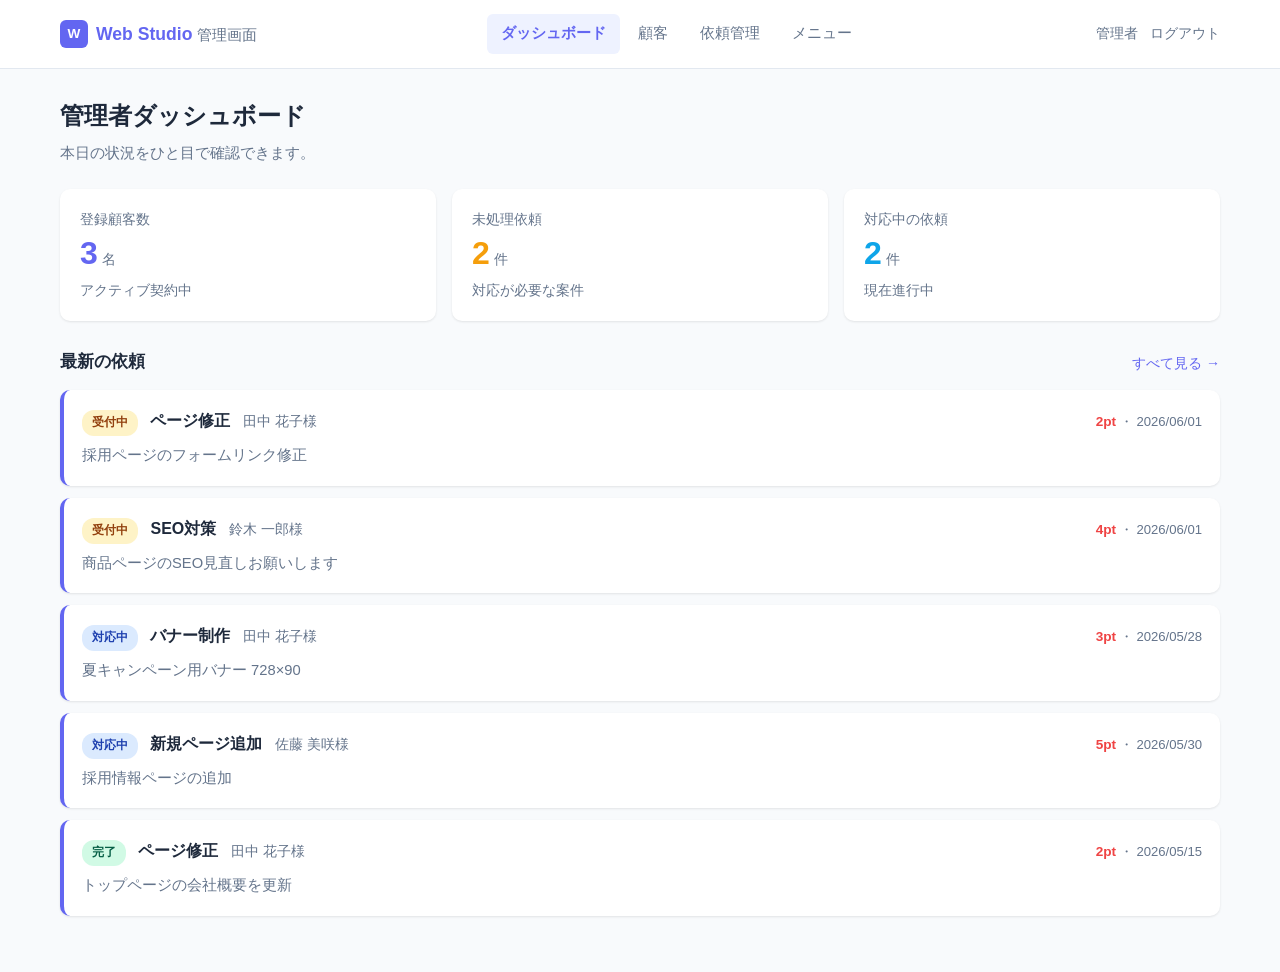
==== admin/index.html @ 62df3868 "feat: 顧客管理デモ初版（HTML/CSS/JSで全画面構築）" ====
<!DOCTYPE html>
<html lang="ja">
<head>
  <meta charset="UTF-8">
  <meta name="viewport" content="width=device-width, initial-scale=1.0">
  <title>管理者ダッシュボード - Web Studio</title>
  <link rel="stylesheet" href="../css/style.css">
</head>
<body>

  <header class="app-header">
    <div class="app-header-inner">
      <div class="logo">
        <span class="logo-mark">W</span>
        <span>Web Studio <small style="color:var(--text-light);font-weight:normal;">管理画面</small></span>
      </div>
      <nav class="nav">
        <a href="index.html" class="active">ダッシュボード</a>
        <a href="customers.html">顧客</a>
        <a href="requests.html">依頼管理</a>
        <a href="menu.html">メニュー</a>
      </nav>
      <div class="user-info">
        <span>管理者</span>
        <a href="../login.html" class="logout-link">ログアウト</a>
      </div>
    </div>
  </header>

  <main class="main">
    <h1 class="page-title">管理者ダッシュボード</h1>
    <p class="page-subtitle">本日の状況をひと目で確認できます。</p>

    <!-- 統計 -->
    <div class="grid-3 section">
      <div class="stat-card">
        <div class="stat-label">登録顧客数</div>
        <div><span class="stat-value" id="cust-count">—</span><span class="stat-unit">名</span></div>
        <div class="stat-sub">アクティブ契約中</div>
      </div>
      <div class="stat-card">
        <div class="stat-label">未処理依頼</div>
        <div><span class="stat-value" id="pending-count" style="color:var(--warning);">—</span><span class="stat-unit">件</span></div>
        <div class="stat-sub">対応が必要な案件</div>
      </div>
      <div class="stat-card">
        <div class="stat-label">対応中の依頼</div>
        <div><span class="stat-value" id="progress-count" style="color:var(--info);">—</span><span class="stat-unit">件</span></div>
        <div class="stat-sub">現在進行中</div>
      </div>
    </div>

    <!-- 最新の依頼 -->
    <section class="section">
      <div class="section-head">
        <div class="section-title">最新の依頼</div>
        <a href="requests.html" style="font-size:0.88rem; color:var(--primary);">すべて見る →</a>
      </div>
      <div id="recent-requests"></div>
    </section>
  </main>

  <script src="../js/mock.js"></script>
  <script>
    document.getElementById('cust-count').textContent = MockData.allCustomers.length;
    document.getElementById('pending-count').textContent =
      MockData.allRequests.filter(r => r.status === 'pending').length;
    document.getElementById('progress-count').textContent =
      MockData.allRequests.filter(r => r.status === 'in_progress').length;

    const recent = MockData.allRequests.slice(0, 5);
    document.getElementById('recent-requests').innerHTML = recent.map(r => `
      <div class="request-card">
        <div class="request-card-head">
          <div>
            ${fmt.statusBadge(r.status)}
            <span class="request-card-title" style="margin-left:8px;">${r.menuTitle}</span>
            <span style="color:var(--text-light); font-size:0.88rem; margin-left:8px;">${r.customer}様</span>
          </div>
          <div class="request-card-meta">
            <span class="request-card-cost">${r.cost}pt</span> ・ ${fmt.date(r.createdAt)}
          </div>
        </div>
        <div class="request-card-comment">${r.comment}</div>
      </div>
    `).join('');
  </script>
</body>
</html>
---- css/style.css ----
/* ===== リセット・基本 ===== */
*, *::before, *::after { box-sizing: border-box; margin: 0; padding: 0; }

:root {
  --primary: #6366f1;
  --primary-dark: #4f46e5;
  --primary-light: #eef2ff;
  --bg: #f8fafc;
  --card-bg: #ffffff;
  --text: #1e293b;
  --text-light: #64748b;
  --border: #e2e8f0;
  --success: #22c55e;
  --warning: #f59e0b;
  --danger: #ef4444;
  --info: #0ea5e9;
  --radius: 10px;
  --shadow: 0 1px 3px rgba(0,0,0,0.06), 0 1px 2px rgba(0,0,0,0.04);
  --shadow-lg: 0 10px 25px rgba(0,0,0,0.08);
}

body {
  font-family: 'Hiragino Sans', 'Meiryo', sans-serif;
  background: var(--bg);
  color: var(--text);
  min-height: 100vh;
  line-height: 1.6;
}

a { color: inherit; text-decoration: none; }

/* ===== ヘッダー ===== */
.app-header {
  background: #fff;
  border-bottom: 1px solid var(--border);
  position: sticky;
  top: 0;
  z-index: 100;
}

.app-header-inner {
  max-width: 1200px;
  margin: 0 auto;
  padding: 14px 20px;
  display: flex;
  align-items: center;
  gap: 24px;
}

.logo {
  font-size: 1.1rem;
  font-weight: bold;
  color: var(--primary);
  display: flex;
  align-items: center;
  gap: 8px;
}

.logo-mark {
  width: 28px;
  height: 28px;
  background: var(--primary);
  color: #fff;
  border-radius: 6px;
  display: grid;
  place-items: center;
  font-size: 0.85rem;
}

.nav {
  display: flex;
  gap: 4px;
  margin-left: auto;
  margin-right: auto;
}

.nav a {
  padding: 8px 14px;
  border-radius: 6px;
  color: var(--text-light);
  font-size: 0.92rem;
  transition: all 0.15s;
}

.nav a:hover { background: var(--bg); color: var(--text); }
.nav a.active { background: var(--primary-light); color: var(--primary); font-weight: bold; }

.user-info {
  display: flex;
  align-items: center;
  gap: 12px;
  font-size: 0.9rem;
  color: var(--text-light);
}

.logout-link {
  color: var(--text-light);
  font-size: 0.85rem;
}
.logout-link:hover { color: var(--danger); }

/* ===== メインコンテンツ ===== */
.main {
  max-width: 1200px;
  margin: 0 auto;
  padding: 28px 20px;
}

.page-title {
  font-size: 1.5rem;
  margin-bottom: 6px;
}

.page-subtitle {
  color: var(--text-light);
  font-size: 0.95rem;
  margin-bottom: 24px;
}

/* ===== カード ===== */
.card {
  background: var(--card-bg);
  border-radius: var(--radius);
  padding: 20px;
  box-shadow: var(--shadow);
}

.card-title {
  font-size: 1.05rem;
  font-weight: bold;
  margin-bottom: 12px;
  display: flex;
  align-items: center;
  justify-content: space-between;
}

/* ===== グリッド ===== */
.grid-3 {
  display: grid;
  grid-template-columns: repeat(3, 1fr);
  gap: 16px;
}

.grid-2 {
  display: grid;
  grid-template-columns: 1fr 1fr;
  gap: 16px;
}

@media (max-width: 768px) {
  .grid-3, .grid-2 { grid-template-columns: 1fr; }
}

/* ===== 統計カード ===== */
.stat-card {
  background: var(--card-bg);
  border-radius: var(--radius);
  padding: 20px;
  box-shadow: var(--shadow);
}

.stat-label {
  font-size: 0.85rem;
  color: var(--text-light);
  margin-bottom: 6px;
}

.stat-value {
  font-size: 2rem;
  font-weight: bold;
  color: var(--primary);
  line-height: 1;
}

.stat-unit {
  font-size: 0.9rem;
  color: var(--text-light);
  margin-left: 4px;
}

.stat-sub {
  font-size: 0.85rem;
  color: var(--text-light);
  margin-top: 8px;
}

/* ===== ポイント残高カード ===== */
.balance-card {
  background: linear-gradient(135deg, var(--primary) 0%, var(--primary-dark) 100%);
  color: #fff;
  border-radius: var(--radius);
  padding: 28px;
  margin-bottom: 24px;
  box-shadow: var(--shadow-lg);
}

.balance-label {
  font-size: 0.9rem;
  opacity: 0.85;
  margin-bottom: 8px;
}

.balance-value {
  font-size: 3rem;
  font-weight: bold;
  line-height: 1;
}

.balance-value .unit {
  font-size: 1.2rem;
  font-weight: normal;
  margin-left: 8px;
  opacity: 0.85;
}

.balance-sub {
  margin-top: 14px;
  font-size: 0.88rem;
  opacity: 0.85;
  display: flex;
  gap: 16px;
  flex-wrap: wrap;
}

/* ===== ボタン ===== */
.btn {
  display: inline-block;
  padding: 10px 18px;
  border-radius: 8px;
  border: none;
  font-size: 0.95rem;
  font-weight: bold;
  cursor: pointer;
  transition: all 0.15s;
  text-align: center;
}

.btn-primary { background: var(--primary); color: #fff; }
.btn-primary:hover { background: var(--primary-dark); }

.btn-secondary {
  background: #fff;
  color: var(--text);
  border: 1px solid var(--border);
}
.btn-secondary:hover { background: var(--bg); }

.btn-danger { background: var(--danger); color: #fff; }
.btn-danger:hover { opacity: 0.9; }

.btn-success { background: var(--success); color: #fff; }
.btn-success:hover { opacity: 0.9; }

.btn-sm { padding: 6px 12px; font-size: 0.85rem; }
.btn-block { width: 100%; display: block; }

/* ===== バッジ ===== */
.badge {
  display: inline-block;
  padding: 3px 10px;
  border-radius: 12px;
  font-size: 0.78rem;
  font-weight: bold;
}

.badge-pending     { background: #fef3c7; color: #92400e; }
.badge-in_progress { background: #dbeafe; color: #1e40af; }
.badge-completed   { background: #d1fae5; color: #065f46; }
.badge-cancelled   { background: #fee2e2; color: #991b1b; }
.badge-plan        { background: var(--primary-light); color: var(--primary); }

/* ===== フィルター ===== */
.filter-pills {
  display: flex;
  gap: 8px;
  margin-bottom: 20px;
  flex-wrap: wrap;
}

.filter-pill {
  padding: 7px 14px;
  border-radius: 20px;
  border: 1px solid var(--border);
  background: #fff;
  font-size: 0.88rem;
  cursor: pointer;
  transition: all 0.15s;
}

.filter-pill:hover { background: var(--bg); }
.filter-pill.active {
  background: var(--primary);
  color: #fff;
  border-color: var(--primary);
}

/* ===== 依頼カード ===== */
.request-card {
  background: #fff;
  border-radius: var(--radius);
  padding: 18px;
  margin-bottom: 12px;
  box-shadow: var(--shadow);
  border-left: 4px solid var(--primary);
}

.request-card-head {
  display: flex;
  justify-content: space-between;
  align-items: center;
  margin-bottom: 8px;
  flex-wrap: wrap;
  gap: 8px;
}

.request-card-title {
  font-weight: bold;
  font-size: 1rem;
}

.request-card-meta {
  font-size: 0.82rem;
  color: var(--text-light);
}

.request-card-comment {
  font-size: 0.92rem;
  color: var(--text-light);
  margin-top: 6px;
  white-space: pre-wrap;
  word-break: break-word;
}

.request-card-actions {
  display: flex;
  gap: 6px;
  margin-top: 12px;
  flex-wrap: wrap;
}

.request-card-cost {
  font-size: 0.85rem;
  color: var(--danger);
  font-weight: bold;
}

/* ===== メニューカード ===== */
.menu-grid {
  display: grid;
  grid-template-columns: repeat(auto-fill, minmax(260px, 1fr));
  gap: 16px;
}

.menu-card {
  background: #fff;
  border-radius: var(--radius);
  padding: 22px;
  box-shadow: var(--shadow);
  display: flex;
  flex-direction: column;
  transition: transform 0.15s, box-shadow 0.15s;
}

.menu-card:hover {
  transform: translateY(-2px);
  box-shadow: var(--shadow-lg);
}

.menu-card-head {
  display: flex;
  justify-content: space-between;
  align-items: baseline;
  margin-bottom: 12px;
}

.menu-card-title { font-size: 1.1rem; font-weight: bold; }

.menu-card-cost {
  background: var(--primary-light);
  color: var(--primary);
  padding: 4px 12px;
  border-radius: 14px;
  font-size: 0.88rem;
  font-weight: bold;
  white-space: nowrap;
}

.menu-card-desc {
  font-size: 0.9rem;
  color: var(--text-light);
  margin-bottom: 18px;
  flex: 1;
}

/* ===== テーブル ===== */
.table-wrap {
  background: #fff;
  border-radius: var(--radius);
  box-shadow: var(--shadow);
  overflow: hidden;
}

.data-table {
  width: 100%;
  border-collapse: collapse;
}

.data-table th, .data-table td {
  padding: 12px 16px;
  text-align: left;
  border-bottom: 1px solid var(--border);
  font-size: 0.92rem;
}

.data-table th {
  background: var(--bg);
  font-weight: bold;
  font-size: 0.85rem;
  color: var(--text-light);
}

.data-table tr:last-child td { border-bottom: none; }
.data-table tbody tr:hover { background: var(--bg); }

/* ===== モーダル ===== */
.modal-backdrop {
  position: fixed;
  inset: 0;
  background: rgba(15, 23, 42, 0.5);
  display: none;
  align-items: center;
  justify-content: center;
  z-index: 1000;
  padding: 20px;
}

.modal-backdrop.active { display: flex; }

.modal {
  background: #fff;
  border-radius: var(--radius);
  padding: 28px;
  width: 100%;
  max-width: 480px;
  box-shadow: var(--shadow-lg);
}

.modal-title {
  font-size: 1.15rem;
  font-weight: bold;
  margin-bottom: 16px;
}

.modal-actions {
  display: flex;
  gap: 8px;
  justify-content: flex-end;
  margin-top: 20px;
}

/* ===== フォーム ===== */
.form-group { margin-bottom: 16px; }

.form-label {
  display: block;
  font-size: 0.88rem;
  font-weight: bold;
  margin-bottom: 6px;
}

.form-input, .form-textarea, .form-select {
  width: 100%;
  padding: 10px 12px;
  border: 1px solid var(--border);
  border-radius: 8px;
  font-size: 0.95rem;
  font-family: inherit;
  background: #fff;
}

.form-input:focus, .form-textarea:focus, .form-select:focus {
  outline: 2px solid var(--primary);
  outline-offset: 1px;
  border-color: var(--primary);
}

.form-textarea { min-height: 100px; resize: vertical; }
.form-help { font-size: 0.82rem; color: var(--text-light); margin-top: 4px; }

/* ===== ログイン画面 ===== */
.login-page {
  min-height: 100vh;
  display: grid;
  place-items: center;
  background: linear-gradient(135deg, #eef2ff 0%, #e0e7ff 100%);
  padding: 20px;
}

.login-card {
  background: #fff;
  border-radius: 16px;
  padding: 36px;
  width: 100%;
  max-width: 400px;
  box-shadow: var(--shadow-lg);
}

.login-logo {
  text-align: center;
  margin-bottom: 24px;
}

.login-logo .logo {
  justify-content: center;
  font-size: 1.4rem;
  margin-bottom: 4px;
}

.login-logo small {
  color: var(--text-light);
  font-size: 0.82rem;
}

.login-divider {
  text-align: center;
  margin: 18px 0;
  color: var(--text-light);
  font-size: 0.85rem;
  position: relative;
}

.login-divider::before, .login-divider::after {
  content: '';
  position: absolute;
  top: 50%;
  width: calc(50% - 30px);
  height: 1px;
  background: var(--border);
}
.login-divider::before { left: 0; }
.login-divider::after { right: 0; }

.demo-note {
  margin-top: 24px;
  padding: 12px;
  background: #fffbeb;
  border: 1px solid #fde68a;
  border-radius: 8px;
  font-size: 0.82rem;
  color: #92400e;
}

/* ===== 空状態・補助 ===== */
.empty-msg {
  text-align: center;
  color: var(--text-light);
  padding: 40px 20px;
}

.section { margin-bottom: 28px; }

.section-head {
  display: flex;
  justify-content: space-between;
  align-items: center;
  margin-bottom: 14px;
}

.section-title {
  font-size: 1.05rem;
  font-weight: bold;
}

/* ===== トースト ===== */
.toast {
  position: fixed;
  top: 80px;
  left: 50%;
  transform: translateX(-50%);
  background: var(--success);
  color: #fff;
  padding: 12px 22px;
  border-radius: 24px;
  font-size: 0.92rem;
  font-weight: bold;
  box-shadow: var(--shadow-lg);
  z-index: 2000;
  opacity: 0;
  transition: opacity 0.2s;
  pointer-events: none;
}
.toast.show { opacity: 1; }

/* ===== レスポンシブ ===== */
@media (max-width: 768px) {
  .app-header-inner { flex-wrap: wrap; gap: 12px; }
  .nav { order: 3; width: 100%; overflow-x: auto; }
  .balance-value { font-size: 2.2rem; }
  .data-table th, .data-table td { padding: 10px 12px; font-size: 0.85rem; }
}
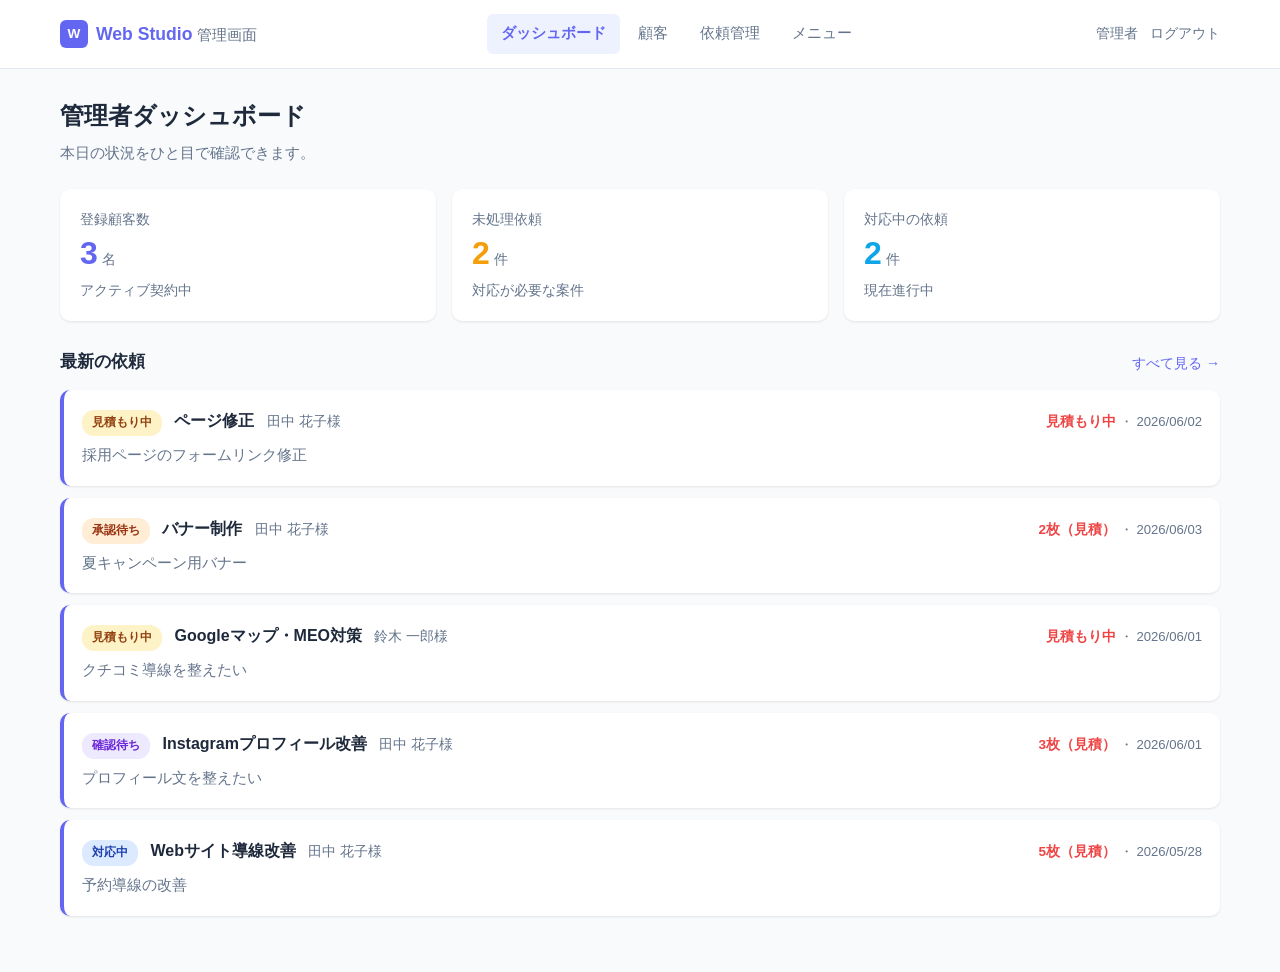
==== commit 67891a69: "feat: 奥様の第1回FBを反映（広報伴走・チケット制に刷新） - ポイント→チケット表記に統一（mock.js一元化＋全HTML横断） - ダッシュボード: チケット5項目/今月の依頼・月別/確認" ====
--- a/admin/index.html
+++ b/admin/index.html
@@ -78,7 +78,7 @@
             <span style="color:var(--text-light); font-size:0.88rem; margin-left:8px;">${r.customer}様</span>
           </div>
           <div class="request-card-meta">
-            <span class="request-card-cost">${r.cost}pt</span> ・ ${fmt.date(r.createdAt)}
+            <span class="request-card-cost">${r.estTickets != null ? r.estTickets + '枚（見積）' : '見積もり中'}</span> ・ ${fmt.date(r.createdAt)}
           </div>
         </div>
         <div class="request-card-comment">${r.comment}</div>
--- a/css/style.css
+++ b/css/style.css
@@ -264,7 +264,10 @@
 }
 
 .badge-pending     { background: #fef3c7; color: #92400e; }
+.badge-quote_ready { background: #ffedd5; color: #9a3412; }
 .badge-in_progress { background: #dbeafe; color: #1e40af; }
+.badge-review      { background: #ede9fe; color: #6d28d9; }
+.badge-revising    { background: #fef3c7; color: #92400e; }
 .badge-completed   { background: #d1fae5; color: #065f46; }
 .badge-cancelled   { background: #fee2e2; color: #991b1b; }
 .badge-plan        { background: var(--primary-light); color: var(--primary); }
@@ -591,10 +594,209 @@
 }
 .toast.show { opacity: 1; }
 
+/* ===== チケット内訳（ダッシュボード） ===== */
+.ticket-breakdown {
+  display: grid;
+  grid-template-columns: repeat(4, 1fr);
+  gap: 12px;
+  margin-bottom: 24px;
+}
+
+.ticket-stat {
+  background: #fff;
+  border-radius: var(--radius);
+  padding: 16px;
+  box-shadow: var(--shadow);
+  border-top: 3px solid var(--border);
+}
+.ticket-stat.is-grant   { border-top-color: var(--success); }
+.ticket-stat.is-used    { border-top-color: var(--info); }
+.ticket-stat.is-remain  { border-top-color: var(--primary); }
+.ticket-stat.is-carry   { border-top-color: var(--text-light); }
+.ticket-stat.is-expire  { border-top-color: var(--danger); }
+
+.ticket-stat-label {
+  font-size: 0.8rem;
+  color: var(--text-light);
+  margin-bottom: 6px;
+}
+.ticket-stat-value {
+  font-size: 1.7rem;
+  font-weight: bold;
+  line-height: 1;
+}
+.ticket-stat-value .unit { font-size: 0.85rem; font-weight: normal; color: var(--text-light); margin-left: 3px; }
+.ticket-stat-note { font-size: 0.75rem; color: var(--danger); margin-top: 6px; }
+
+@media (max-width: 768px) {
+  .ticket-breakdown { grid-template-columns: repeat(2, 1fr); }
+}
+
+/* ===== 共有情報パネル（固定リンク・メモ） ===== */
+.info-panel {
+  background: #fff;
+  border-radius: var(--radius);
+  padding: 18px 20px;
+  box-shadow: var(--shadow);
+}
+.info-row {
+  display: flex;
+  align-items: center;
+  gap: 10px;
+  padding: 10px 0;
+  border-bottom: 1px dashed var(--border);
+  font-size: 0.92rem;
+}
+.info-row:last-child { border-bottom: none; }
+.info-row .info-ico {
+  width: 30px; height: 30px; flex-shrink: 0;
+  background: var(--primary-light); color: var(--primary);
+  border-radius: 8px; display: grid; place-items: center; font-size: 0.95rem;
+}
+.info-row .info-label { color: var(--text-light); width: 120px; flex-shrink: 0; }
+.info-row .info-value { font-weight: 500; word-break: break-all; }
+.info-row .info-value a { color: var(--primary); }
+
+/* ===== 確認待ち（クライアントアクション必要）強調 ===== */
+.request-card.needs-action {
+  background: #faf5ff;
+  border-left-color: #7c3aed;
+}
+.action-flag {
+  display: inline-flex; align-items: center; gap: 4px;
+  background: #7c3aed; color: #fff;
+  font-size: 0.72rem; font-weight: bold;
+  padding: 2px 8px; border-radius: 10px;
+}
+
+/* ===== ご提案施策 ===== */
+.proposed-section {
+  background: linear-gradient(135deg, #faf5ff 0%, #eef2ff 100%);
+  border: 1px solid #ddd6fe;
+  border-radius: var(--radius);
+  padding: 20px;
+  margin-bottom: 28px;
+}
+.proposed-head {
+  display: flex; align-items: center; gap: 8px;
+  font-size: 1.05rem; font-weight: bold; margin-bottom: 4px;
+}
+.proposed-head .star { color: #f59e0b; }
+.proposed-sub { font-size: 0.85rem; color: var(--text-light); margin-bottom: 16px; }
+.menu-card-badge {
+  display: inline-block;
+  background: #f59e0b; color: #fff;
+  font-size: 0.7rem; font-weight: bold;
+  padding: 2px 8px; border-radius: 10px;
+  margin-bottom: 8px;
+}
+.menu-card-cat {
+  display: inline-block;
+  background: var(--bg); color: var(--text-light);
+  font-size: 0.72rem; padding: 2px 8px; border-radius: 10px;
+  margin-left: 8px;
+}
+.cost-hint { font-size: 0.75rem; color: var(--text-light); font-weight: normal; }
+
+/* ===== タイムライン（タスク詳細） ===== */
+.timeline { position: relative; padding-left: 24px; }
+.timeline::before {
+  content: ''; position: absolute; left: 7px; top: 4px; bottom: 4px;
+  width: 2px; background: var(--border);
+}
+.timeline-item { position: relative; padding-bottom: 20px; }
+.timeline-item:last-child { padding-bottom: 0; }
+.timeline-item::before {
+  content: ''; position: absolute; left: -24px; top: 3px;
+  width: 16px; height: 16px; border-radius: 50%;
+  background: #fff; border: 3px solid var(--primary);
+}
+.timeline-item.t-approved::before  { border-color: var(--success); }
+.timeline-item.t-draft::before     { border-color: var(--info); }
+.timeline-item.t-revise::before    { border-color: var(--warning); }
+.timeline-item.t-completed::before { border-color: var(--success); background: var(--success); }
+.timeline-time { font-size: 0.78rem; color: var(--text-light); }
+.timeline-text { font-size: 0.94rem; font-weight: 500; margin-top: 2px; }
+.timeline-extra {
+  font-size: 0.85rem; color: var(--text-light);
+  margin-top: 6px; padding: 8px 12px; background: var(--bg); border-radius: 8px;
+}
+.timeline-file {
+  display: inline-flex; align-items: center; gap: 6px;
+  margin-top: 6px; font-size: 0.85rem; color: var(--primary); font-weight: 500;
+}
+
+/* ===== 承認アクションバー ===== */
+.approve-bar {
+  background: #faf5ff; border: 1px solid #ddd6fe;
+  border-radius: var(--radius); padding: 18px 20px; margin-bottom: 24px;
+}
+.approve-bar-title { font-weight: bold; margin-bottom: 4px; }
+.approve-bar-sub { font-size: 0.88rem; color: var(--text-light); margin-bottom: 14px; }
+.approve-actions { display: flex; gap: 8px; flex-wrap: wrap; }
+
+/* ===== 月次方針 ===== */
+.policy-block { margin-bottom: 22px; }
+.policy-block .policy-label {
+  display: inline-block; font-size: 0.82rem; font-weight: bold;
+  color: var(--primary); background: var(--primary-light);
+  padding: 3px 12px; border-radius: 12px; margin-bottom: 8px;
+}
+.policy-block .policy-body { font-size: 0.96rem; line-height: 1.8; }
+.policy-list { list-style: none; padding: 0; }
+.policy-list li {
+  padding: 8px 14px; background: var(--bg); border-radius: 8px;
+  margin-bottom: 6px; font-size: 0.94rem;
+  border-left: 3px solid var(--primary);
+}
+
+/* ===== 月次レポート ===== */
+.report-month-tabs { display: flex; gap: 8px; margin-bottom: 20px; flex-wrap: wrap; }
+.metric-grid {
+  display: grid; grid-template-columns: repeat(4, 1fr); gap: 12px; margin: 16px 0 24px;
+}
+.metric-card {
+  background: #fff; border-radius: var(--radius); padding: 16px;
+  box-shadow: var(--shadow);
+}
+.metric-label { font-size: 0.78rem; color: var(--text-light); margin-bottom: 6px; }
+.metric-value { font-size: 1.4rem; font-weight: bold; }
+.metric-delta { font-size: 0.8rem; font-weight: bold; margin-top: 4px; }
+.metric-delta.up   { color: var(--success); }
+.metric-delta.down { color: var(--danger); }
+@media (max-width: 768px) {
+  .metric-grid { grid-template-columns: repeat(2, 1fr); }
+}
+
+.report-summary-list { list-style: none; padding: 0; }
+.report-summary-list li {
+  padding: 10px 0; border-bottom: 1px dashed var(--border);
+  font-size: 0.92rem; display: flex; gap: 10px;
+}
+.report-summary-list li:last-child { border-bottom: none; }
+.report-summary-list .rs-label {
+  color: var(--text-light); width: 130px; flex-shrink: 0; font-size: 0.85rem;
+}
+
+/* ===== ファイル添付（フォーム） ===== */
+.file-drop {
+  border: 2px dashed var(--border); border-radius: 8px;
+  padding: 18px; text-align: center; color: var(--text-light);
+  font-size: 0.88rem; cursor: pointer; transition: all 0.15s;
+}
+.file-drop:hover { border-color: var(--primary); background: var(--primary-light); }
+.file-chip {
+  display: inline-flex; align-items: center; gap: 6px;
+  background: var(--bg); border: 1px solid var(--border);
+  border-radius: 16px; padding: 4px 12px; font-size: 0.82rem; margin: 6px 6px 0 0;
+}
+
 /* ===== レスポンシブ ===== */
 @media (max-width: 768px) {
   .app-header-inner { flex-wrap: wrap; gap: 12px; }
   .nav { order: 3; width: 100%; overflow-x: auto; }
   .balance-value { font-size: 2.2rem; }
   .data-table th, .data-table td { padding: 10px 12px; font-size: 0.85rem; }
-}
+  .info-row { flex-wrap: wrap; }
+  .info-row .info-label { width: auto; }
+}
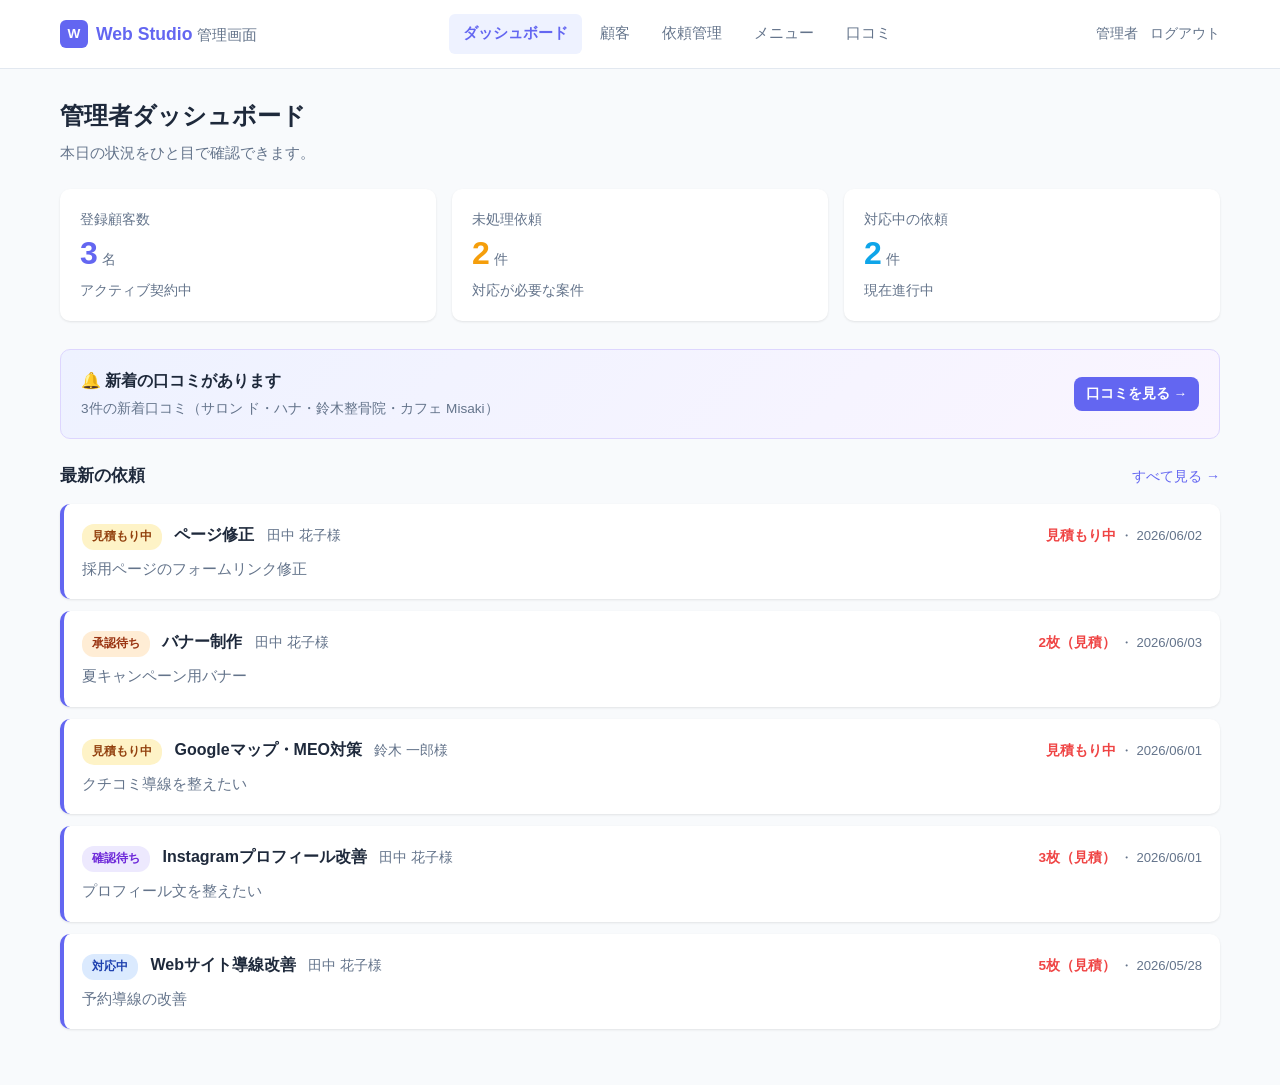
==== commit ef7bcafd: "feat: 管理者画面に口コミ管理ページを追加 - admin/reviews.html新規: 店舗別のGoogleマップ口コミ一覧・星評価表示 - 通知設定（LINE通知ON/OFFトグル・通知先・" ====
--- a/admin/index.html
+++ b/admin/index.html
@@ -19,6 +19,7 @@
         <a href="customers.html">顧客</a>
         <a href="requests.html">依頼管理</a>
         <a href="menu.html">メニュー</a>
+        <a href="reviews.html">口コミ</a>
       </nav>
       <div class="user-info">
         <span>管理者</span>
@@ -50,6 +51,15 @@
       </div>
     </div>
 
+    <!-- 新着口コミ通知バナー -->
+    <a href="reviews.html" id="review-banner" class="notify-panel section" style="text-decoration:none; cursor:pointer; display:none;">
+      <div>
+        <div class="np-title">🔔 新着の口コミがあります</div>
+        <div class="np-sub" id="review-banner-sub"></div>
+      </div>
+      <span class="btn btn-primary btn-sm">口コミを見る →</span>
+    </a>
+
     <!-- 最新の依頼 -->
     <section class="section">
       <div class="section-head">
@@ -67,6 +77,14 @@
       MockData.allRequests.filter(r => r.status === 'pending').length;
     document.getElementById('progress-count').textContent =
       MockData.allRequests.filter(r => r.status === 'in_progress').length;
+
+    // 新着口コミバナー
+    const unreadReviews = MockData.reviews.filter(r => r.unread);
+    if (unreadReviews.length > 0) {
+      document.getElementById('review-banner').style.display = 'flex';
+      document.getElementById('review-banner-sub').textContent =
+        `${unreadReviews.length}件の新着口コミ（${[...new Set(unreadReviews.map(r => r.shop))].join('・')}）`;
+    }
 
     const recent = MockData.allRequests.slice(0, 5);
     document.getElementById('recent-requests').innerHTML = recent.map(r => `
--- a/css/style.css
+++ b/css/style.css
@@ -791,6 +791,71 @@
   border-radius: 16px; padding: 4px 12px; font-size: 0.82rem; margin: 6px 6px 0 0;
 }
 
+/* ===== 口コミ通知設定パネル ===== */
+.notify-panel {
+  background: linear-gradient(135deg, #eef2ff 0%, #faf5ff 100%);
+  border: 1px solid #ddd6fe;
+  border-radius: var(--radius);
+  padding: 18px 20px;
+  margin-bottom: 24px;
+  display: flex;
+  align-items: center;
+  justify-content: space-between;
+  gap: 16px;
+  flex-wrap: wrap;
+}
+.notify-panel .np-title { font-weight: bold; display: flex; align-items: center; gap: 8px; }
+.notify-panel .np-sub { font-size: 0.85rem; color: var(--text-light); margin-top: 4px; }
+
+/* トグルスイッチ */
+.switch { position: relative; display: inline-block; width: 48px; height: 26px; flex-shrink: 0; }
+.switch input { opacity: 0; width: 0; height: 0; }
+.switch .slider {
+  position: absolute; cursor: pointer; inset: 0;
+  background: #cbd5e1; border-radius: 26px; transition: 0.2s;
+}
+.switch .slider::before {
+  content: ''; position: absolute; height: 20px; width: 20px; left: 3px; bottom: 3px;
+  background: #fff; border-radius: 50%; transition: 0.2s;
+}
+.switch input:checked + .slider { background: var(--success); }
+.switch input:checked + .slider::before { transform: translateX(22px); }
+
+/* ===== 口コミカード ===== */
+.review-card {
+  background: #fff;
+  border-radius: var(--radius);
+  padding: 18px;
+  margin-bottom: 12px;
+  box-shadow: var(--shadow);
+  border-left: 4px solid var(--border);
+}
+.review-card.is-unread { border-left-color: #7c3aed; background: #faf5ff; }
+.review-card.is-low    { border-left-color: var(--danger); }
+.review-head {
+  display: flex; justify-content: space-between; align-items: center;
+  flex-wrap: wrap; gap: 8px; margin-bottom: 8px;
+}
+.review-shop {
+  font-size: 0.78rem; font-weight: bold;
+  background: var(--primary-light); color: var(--primary);
+  padding: 2px 10px; border-radius: 10px;
+}
+.review-stars { color: #f59e0b; font-size: 1rem; letter-spacing: 1px; }
+.review-author { font-size: 0.85rem; color: var(--text-light); margin-left: 8px; }
+.review-text { font-size: 0.94rem; margin: 8px 0; }
+.review-meta { font-size: 0.8rem; color: var(--text-light); display: flex; align-items: center; gap: 10px; flex-wrap: wrap; }
+.review-actions { display: flex; gap: 6px; margin-top: 10px; flex-wrap: wrap; }
+.tag-unread {
+  font-size: 0.7rem; font-weight: bold; color: #fff; background: #7c3aed;
+  padding: 2px 8px; border-radius: 10px;
+}
+.tag-notified {
+  font-size: 0.75rem; color: #065f46;
+  display: inline-flex; align-items: center; gap: 3px;
+}
+.tag-replied { font-size: 0.75rem; color: var(--text-light); }
+
 /* ===== レスポンシブ ===== */
 @media (max-width: 768px) {
   .app-header-inner { flex-wrap: wrap; gap: 12px; }
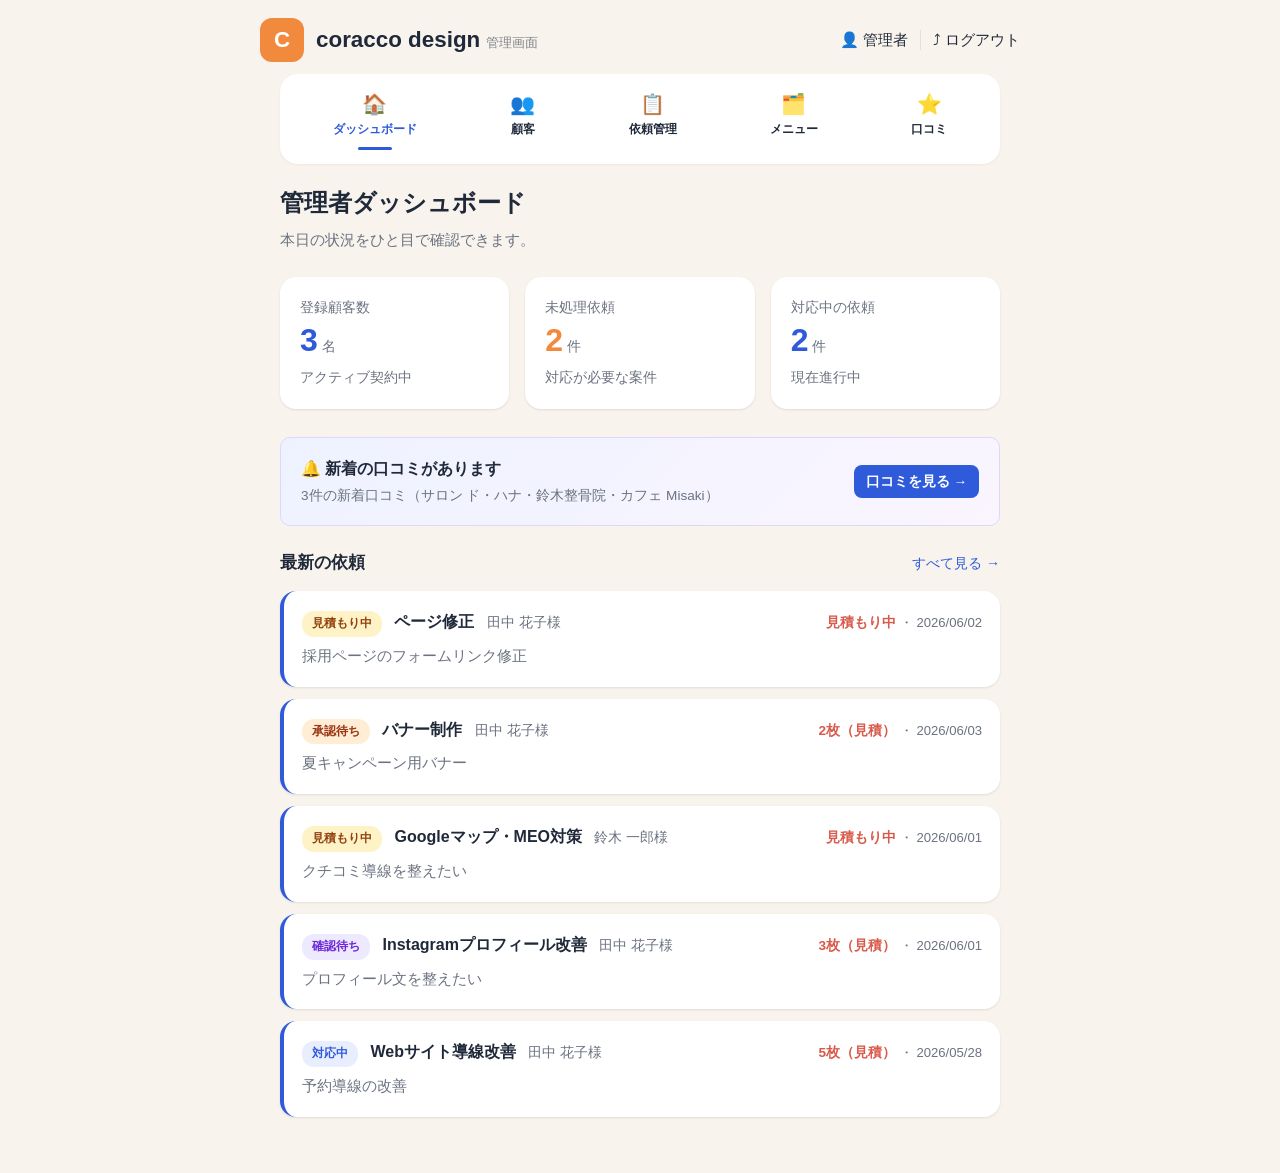
==== commit d5eaeb13: "feat: 全ページをcoraccoデザインに統一し共有情報パネルを復活 - 全10ページ（顧客6＋管理者5、ログイン）にcoraccoテーマ適用＝body class=coracco - ヘッダー・" ====
--- a/admin/index.html
+++ b/admin/index.html
@@ -3,32 +3,33 @@
 <head>
   <meta charset="UTF-8">
   <meta name="viewport" content="width=device-width, initial-scale=1.0">
-  <title>管理者ダッシュボード - Web Studio</title>
+  <title>管理者ダッシュボード - coracco design</title>
   <link rel="stylesheet" href="../css/style.css">
 </head>
-<body>
+<body class="coracco">
 
-  <header class="app-header">
-    <div class="app-header-inner">
-      <div class="logo">
-        <span class="logo-mark">W</span>
-        <span>Web Studio <small style="color:var(--text-light);font-weight:normal;">管理画面</small></span>
+  <header class="c-header">
+    <div class="c-header-inner">
+      <div class="c-logo">
+        <span class="c-logo-mark">C</span>
+        <span class="c-brand">coracco design <small>管理画面</small></span>
       </div>
-      <nav class="nav">
-        <a href="index.html" class="active">ダッシュボード</a>
-        <a href="customers.html">顧客</a>
-        <a href="requests.html">依頼管理</a>
-        <a href="menu.html">メニュー</a>
-        <a href="reviews.html">口コミ</a>
-      </nav>
-      <div class="user-info">
-        <span>管理者</span>
-        <a href="../login.html" class="logout-link">ログアウト</a>
+      <div class="c-user">
+        <span class="c-user-name">👤 管理者</span>
+        <span class="c-divider-v"></span>
+        <a href="../login.html" class="c-logout">⤴ ログアウト</a>
       </div>
     </div>
   </header>
 
   <main class="main">
+    <nav class="c-nav-card">
+      <a class="c-tab active" href="index.html"><span class="c-tab-ico">🏠</span><span>ダッシュボード</span></a>
+      <a class="c-tab" href="customers.html"><span class="c-tab-ico">👥</span><span>顧客</span></a>
+      <a class="c-tab" href="requests.html"><span class="c-tab-ico">📋</span><span>依頼管理</span></a>
+      <a class="c-tab" href="menu.html"><span class="c-tab-ico">🗂️</span><span>メニュー</span></a>
+      <a class="c-tab" href="reviews.html"><span class="c-tab-ico">⭐</span><span>口コミ</span></a>
+    </nav>
     <h1 class="page-title">管理者ダッシュボード</h1>
     <p class="page-subtitle">本日の状況をひと目で確認できます。</p>
 
--- a/css/style.css
+++ b/css/style.css
@@ -865,3 +865,154 @@
   .info-row { flex-wrap: wrap; }
   .info-row .info-label { width: auto; }
 }
+
+/* ===== coracco ダッシュボード（リデザイン・dashboard.html専用テーマ） ===== */
+.coracco {
+  --c-bg:#F8F4ED; --c-text:#20293A; --c-logo:#F28A3D;
+  --c-blue1:#243F9B; --c-blue2:#4154D8;
+  --c-gauge-used:#F28A3D; --c-gauge-rest:#FFF8F0;
+  --c-active:#2F5BDB; --c-link:#2F5BDB;
+  --c-warnbg:#FFF4EE; --c-warntx:#D85A4A;
+  --c-card:#FFFFFF; --c-line:#E7E0D6;
+  --c-prog-bg:#E9EEFF; --c-prog-tx:#2F5BDB;
+  --c-done-bg:#E8F4E6; --c-done-tx:#3B8A4D;
+  /* 既存コンポーネントを coracco パレットへ一括再マッピング */
+  --primary:#2F5BDB; --primary-dark:#243F9B; --primary-light:#E9EEFF;
+  --bg:#F8F4ED; --card-bg:#FFFFFF; --text:#20293A; --text-light:#6B7280;
+  --border:#E7E0D6; --success:#3B8A4D; --danger:#D85A4A; --info:#2F5BDB; --warning:#F28A3D;
+  background: var(--c-bg);
+  color: var(--c-text);
+}
+
+/* ヘッダー */
+.coracco .c-header { padding: 18px 18px 4px; }
+.coracco .c-header-inner {
+  max-width: 760px; margin: 0 auto;
+  display: flex; align-items: center; justify-content: space-between;
+  gap: 12px; flex-wrap: nowrap;
+}
+.coracco .c-logo { display: flex; align-items: center; gap: 12px; min-width: 0; }
+.coracco .c-logo-mark {
+  width: 44px; height: 44px; flex-shrink: 0;
+  background: var(--c-logo); color: #fff; border-radius: 12px;
+  display: grid; place-items: center; font-weight: 800; font-size: 1.4rem;
+}
+.coracco .c-brand { font-size: 1.4rem; font-weight: 800; color: var(--c-text); white-space: nowrap; }
+.coracco .c-user { display: flex; align-items: center; gap: 12px; white-space: nowrap; font-size: 0.95rem; }
+.coracco .c-user-name { display: inline-flex; align-items: center; gap: 6px; }
+.coracco .c-divider-v { width: 1px; height: 20px; background: var(--c-line); }
+.coracco .c-logout { color: var(--c-text); display: inline-flex; align-items: center; gap: 5px; }
+
+.coracco .c-main { max-width: 760px; margin: 0 auto; padding: 10px 18px 40px; }
+
+/* メニュー（タブ型カード） */
+.coracco .c-nav-card {
+  background: var(--c-card); border-radius: 18px; padding: 14px 8px;
+  display: flex; gap: 4px; overflow-x: auto; margin-bottom: 20px;
+  box-shadow: 0 1px 3px rgba(0,0,0,.05);
+}
+.coracco .c-tab {
+  flex: 1 0 auto; min-width: 64px;
+  display: flex; flex-direction: column; align-items: center; gap: 6px;
+  padding: 6px 8px 10px; color: var(--c-text);
+  font-size: 0.78rem; font-weight: 600; position: relative;
+}
+.coracco .c-tab-ico { font-size: 1.25rem; line-height: 1; }
+.coracco .c-tab.active { color: var(--c-active); }
+.coracco .c-tab.active::after {
+  content: ''; position: absolute; bottom: 0; left: 50%; transform: translateX(-50%);
+  width: 34px; height: 3px; border-radius: 3px; background: var(--c-active);
+}
+
+/* チケットカード */
+.coracco .c-ticket-card {
+  background: linear-gradient(160deg, var(--c-blue1), var(--c-blue2));
+  color: #fff; border-radius: 22px; padding: 24px 22px;
+  box-shadow: 0 12px 24px rgba(36,63,155,.22); margin-bottom: 24px;
+}
+.coracco .c-ticket-head { display: flex; align-items: center; gap: 10px; font-size: 1.15rem; font-weight: 700; }
+.coracco .c-ticket-ico {
+  width: 40px; height: 40px; border-radius: 50%;
+  background: rgba(255,255,255,.16); display: grid; place-items: center; font-size: 1.05rem;
+}
+.coracco .c-ticket-remain { text-align: center; margin: 12px 0 4px; font-size: 1.3rem; font-weight: 600; }
+.coracco .c-ticket-remain strong { font-size: 3.1rem; font-weight: 800; margin: 0 6px; vertical-align: -3px; }
+.coracco .c-ticket-avail { text-align: center; font-size: 0.95rem; opacity: .92; }
+.coracco .c-gauge { height: 14px; border-radius: 8px; background: var(--c-gauge-rest); margin: 14px 0 6px; overflow: hidden; }
+.coracco .c-gauge-fill { height: 100%; background: var(--c-gauge-used); border-radius: 8px; }
+.coracco .c-ticket-divider { height: 1px; background: rgba(255,255,255,.18); margin: 18px 0; }
+.coracco .c-ticket-bottom { display: flex; align-items: center; justify-content: space-between; gap: 12px; }
+.coracco .c-plan { display: flex; align-items: center; gap: 8px; font-weight: 600; }
+.coracco .c-next { text-align: right; font-size: 0.95rem; line-height: 1.4; }
+.coracco .c-next small { opacity: .85; }
+.coracco .c-expire {
+  margin-top: 16px; background: var(--c-warnbg); color: var(--c-warntx);
+  border-radius: 12px; padding: 12px 16px; font-weight: 700;
+  display: flex; align-items: center; gap: 8px; font-size: 0.95rem;
+}
+
+/* 今月の依頼 */
+.coracco .c-sec-head { display: flex; align-items: center; justify-content: space-between; margin-bottom: 14px; }
+.coracco .c-sec-head > span { font-size: 1.2rem; font-weight: 800; display: flex; align-items: center; gap: 8px; }
+.coracco .c-sec-head a { color: var(--c-link); font-size: 0.92rem; font-weight: 600; }
+.coracco .c-req-card {
+  background: var(--c-card); border-radius: 16px; padding: 16px 18px;
+  display: flex; align-items: center; gap: 12px;
+  box-shadow: 0 1px 3px rgba(0,0,0,.05); margin-bottom: 12px; color: var(--c-text);
+}
+.coracco .c-req-ico { width: 38px; height: 38px; flex-shrink: 0; border-radius: 10px; background: #EEF1FB; display: grid; place-items: center; font-size: 1rem; }
+.coracco .c-req-body { flex: 1; min-width: 0; }
+.coracco .c-req-toprow { display: flex; align-items: baseline; justify-content: space-between; gap: 8px; }
+.coracco .c-req-title { font-weight: 700; font-size: 1rem; }
+.coracco .c-req-date { font-size: 0.85rem; color: #8A93A3; white-space: nowrap; }
+.coracco .c-req-badge { display: inline-block; margin-top: 6px; font-size: 0.78rem; font-weight: 700; padding: 3px 10px; border-radius: 10px; }
+.coracco .c-req-badge.prog { background: var(--c-prog-bg); color: var(--c-prog-tx); }
+.coracco .c-req-badge.done { background: var(--c-done-bg); color: var(--c-done-tx); }
+.coracco .c-req-arrow { color: #B8BECB; font-size: 1.3rem; flex-shrink: 0; }
+
+@media (max-width: 520px) {
+  .coracco .c-brand { font-size: 1.15rem; }
+  .coracco .c-user { font-size: 0.82rem; gap: 8px; }
+  .coracco .c-logo-mark { width: 38px; height: 38px; font-size: 1.2rem; }
+  .coracco .c-ticket-remain strong { font-size: 2.7rem; }
+}
+
+/* ===== coracco 全ページ統一：コンテンツ調整 ===== */
+.coracco .main { max-width: 760px; padding-top: 8px; }
+.coracco .c-brand small { font-weight: normal; color: var(--c-text); opacity: .55; font-size: 0.8rem; }
+/* バッジを仕様の配色に */
+.coracco .badge-in_progress { background: #E9EEFF; color: #2F5BDB; }
+.coracco .badge-completed   { background: #E8F4E6; color: #3B8A4D; }
+/* カードは角丸を大きめにして新デザインと馴染ませる */
+.coracco .card,
+.coracco .menu-card,
+.coracco .request-card,
+.coracco .table-wrap,
+.coracco .stat-card { border-radius: 16px; }
+
+/* 共有情報パネル（coracco版） */
+.coracco .c-info-card {
+  background: var(--c-card); border-radius: 16px; padding: 4px 18px;
+  box-shadow: 0 1px 3px rgba(0,0,0,.05); margin-bottom: 24px;
+}
+.coracco .c-info-row {
+  display: flex; align-items: center; gap: 12px;
+  padding: 13px 0; border-bottom: 1px solid var(--c-line); font-size: 0.92rem;
+}
+.coracco .c-info-row:last-child { border-bottom: none; }
+.coracco .c-info-ico {
+  width: 34px; height: 34px; flex-shrink: 0; border-radius: 9px;
+  background: #FDEFE3; color: #F28A3D; display: grid; place-items: center;
+}
+.coracco .c-info-label { color: #8A93A3; width: 116px; flex-shrink: 0; }
+.coracco .c-info-val { font-weight: 600; word-break: break-all; }
+.coracco .c-info-val a { color: var(--c-link); }
+@media (max-width: 520px) {
+  .coracco .c-info-row { flex-wrap: wrap; }
+  .coracco .c-info-label { width: auto; }
+}
+
+/* ログイン画面（coracco） */
+.coracco.login-page { background: linear-gradient(135deg, #F8F4ED 0%, #F3ECDF 100%); }
+.coracco .logo-mark { background: var(--c-logo); }
+.coracco .login-logo .logo span:last-child { color: var(--c-text); }
